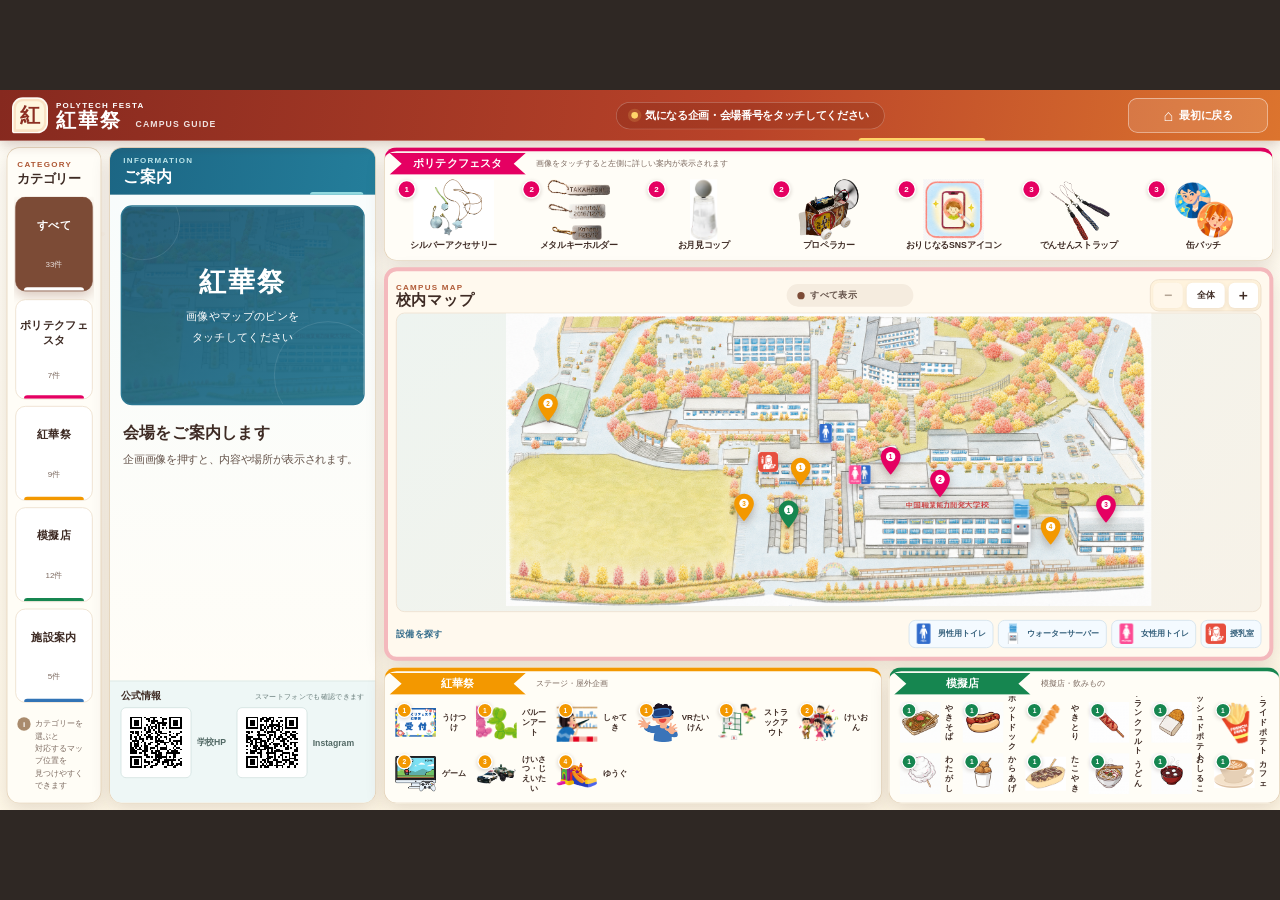
==== docs/index.html @ 9e3e3e23 "紅華祭 案内マップ初回登録（GitHub Pages公開用 docs を含む） Co-authored-by: Cursor <cursoragent@cursor.com>" ====
<!DOCTYPE html>
<html lang="ja">
<head>
    <meta charset="UTF-8">
    <meta name="viewport" content="width=device-width, initial-scale=1, viewport-fit=cover">
    <meta name="theme-color" content="#9b3124">
    <title>紅華祭 キャンパスガイド</title>
    <link rel="stylesheet" href="static/css/viewer.css">
    <script defer src="static/js/viewer.js"></script>
    <script>window.KOUKA_STATIC_BASE="static/images/";window.KOUKA_GUIDE_URL="guide.json";</script>
</head>
<body>
    <div class="screen-shell" id="screenShell">
        <div class="kiosk-canvas" id="kioskCanvas">
            <header class="topbar">
                <div class="brand">
                    <div class="brand-mark" aria-hidden="true">紅</div>
                    <div>
                        <p id="brandSubtitle">POLYTECH FESTA</p>
                        <h1><span id="brandTitle">紅華祭</span> <small>CAMPUS GUIDE</small></h1>
                    </div>
                </div>
                <div class="top-message"><i aria-hidden="true"></i><span id="instructionText">画面をタッチしてください</span></div>
                <button class="reset-button" id="resetAllButton" type="button"><b aria-hidden="true">⌂</b>最初に戻る</button>
            </header>

            <main class="workspace">
                <nav class="category-nav" aria-label="企画カテゴリー">
                    <p class="side-label">CATEGORY</p>
                    <h2>カテゴリー</h2>
                    <div class="category-buttons" id="categoryButtons"></div>
                    <div class="category-note"><span aria-hidden="true">i</span><p>カテゴリーを選ぶと<br>対応するマップ位置を<br>見つけやすくできます</p></div>
                </nav>

                <aside class="detail-panel" id="detailPanel" aria-labelledby="detailPanelTitle">
                    <header class="detail-panel-header">
                        <p>INFORMATION</p>
                        <h2 id="detailPanelTitle">ご案内</h2>
                    </header>
                    <div class="detail-content" id="detailContent" aria-live="polite">
                        <div class="detail-loading">案内情報を読み込んでいます</div>
                    </div>
                    <footer class="qr-footer" id="qrFooter">
                        <div class="qr-heading"><strong>公式情報</strong><span>スマートフォンでも確認できます</span></div>
                        <div class="qr-list">
                            <figure><img id="schoolQr" alt="学校ホームページのQRコード"><figcaption>学校HP</figcaption></figure>
                            <figure><img id="instagramQr" alt="InstagramのQRコード"><figcaption>Instagram</figcaption></figure>
                        </div>
                    </footer>
                </aside>

                <section class="guide-surface" aria-label="紅華祭会場案内">
                    <section class="event-band top-band" id="topBand">
                        <header class="band-header"><div class="ribbon"><span id="topBandTitle">ものづくり</span></div><p>画像をタッチすると左側に詳しい案内が表示されます</p></header>
                        <div class="event-icon-grid top-grid" id="topEvents"></div>
                    </section>

                    <section class="map-panel" aria-labelledby="mapTitle">
                        <header class="map-header">
                            <div><p class="section-en">CAMPUS MAP</p><h2 id="mapTitle">校内マップ</h2></div>
                            <div class="filter-status" aria-live="polite"><i id="activeFilterDot"></i><strong id="activeFilterLabel">すべて表示</strong></div>
                            <div class="map-tools" aria-label="マップの拡大縮小">
                                <button id="zoomOutButton" type="button" aria-label="マップを縮小">−</button>
                                <button id="zoomResetButton" class="zoom-reset" type="button">全体</button>
                                <button id="zoomInButton" type="button" aria-label="マップを拡大">＋</button>
                            </div>
                        </header>
                        <div class="map-viewport" id="mapViewport">
                            <div class="map-stage" id="mapStage">
                                <img class="campus-map" id="campusMap" alt="校内マップ" draggable="false">
                                <div class="map-markers" id="mapMarkers" aria-label="マップ上の案内地点"></div>
                                <aside id="floorOverlay" class="floor-overlay" hidden aria-label="選択中の企画のフロア図">
                                    <header><strong id="floorOverlayTitle"></strong><span>フロア案内</span></header>
                                    <div id="floorOverlayStage" class="floor-overlay-stage"><img id="floorOverlayImage" alt=""><div id="floorOverlayMarkers" class="floor-overlay-markers"></div></div>
                                </aside>
                            </div>
                        </div>
                        <div class="facility-strip"><strong>設備を探す</strong><div id="facilityEvents" class="facility-buttons"></div></div>
                    </section>

                    <div class="lower-bands">
                        <section class="event-band lower-left-band" id="lowerLeftBand">
                            <header class="band-header"><div class="ribbon"><span id="lowerLeftTitle">紅華祭</span></div><p>ステージ・屋外企画</p></header>
                            <div class="event-icon-grid lower-grid" id="lowerLeftEvents"></div>
                        </section>
                        <section class="event-band lower-right-band" id="lowerRightBand">
                            <header class="band-header"><div class="ribbon"><span id="lowerRightTitle">食べもの</span></div><p>模擬店・飲みもの</p></header>
                            <div class="event-icon-grid lower-grid" id="lowerRightEvents"></div>
                        </section>
                    </div>
                </section>
            </main>

            <div class="loading-screen" id="loading" role="status"><div><span class="loading-ring" aria-hidden="true"></span><p>案内マップを準備しています</p></div></div>
            <div class="error-screen" id="errorScreen" hidden><div><span aria-hidden="true">!</span><h2>案内情報を読み込めませんでした</h2><button type="button" onclick="window.location.reload()">再読み込み</button></div></div>
        </div>
    </div>

    <template id="eventIconTemplate">
        <button class="event-icon" type="button"><span class="event-image-wrap"><span class="event-visual"></span><b class="location-badge"></b></span><strong class="event-title"></strong></button>
    </template>
    <template id="facilityButtonTemplate">
        <button class="facility-button" type="button"><span class="facility-visual"></span><span class="facility-title"></span></button>
    </template>
</body>
</html>
---- docs/static/css/viewer.css ----
:root {
    --ink: #3e2b24;
    --muted: #7d6b61;
    --paper: #fffdf7;
    --cream: #fff5df;
    --line: #e8d8c2;
    --all: #7a4936;
    --festival: #e05a4f;
    --craft: #e50062;
    --food: #168650;
    --facility: #3274b6;
    --shadow: 0 10px 28px rgb(74 42 25 / 14%);
}

* { box-sizing: border-box; }

html,
body {
    width: 100%;
    height: 100%;
}

body {
    display: grid;
    margin: 0;
    overflow: hidden;
    place-items: center;
    color: var(--ink);
    background: #2f2824;
    font-family: "Yu Gothic UI", "Yu Gothic", "Meiryo", sans-serif;
    -webkit-tap-highlight-color: transparent;
}

button { font: inherit; }
button, [role="button"] { touch-action: manipulation; }
button:focus-visible { outline: 4px solid #256fb0; outline-offset: 3px; }

.screen-shell {
    position: relative;
    flex: 0 0 auto;
    overflow: hidden;
}

.kiosk-canvas {
    position: absolute;
    top: 0;
    left: 0;
    width: 1920px;
    height: 1080px;
    overflow: hidden;
    background:
        linear-gradient(rgb(255 253 247 / 72%), rgb(255 248 230 / 72%)),
        var(--ui-background, none) center / cover,
        radial-gradient(circle at 8% 20%, rgb(236 145 55 / 10%) 0 3px, transparent 4px),
        radial-gradient(circle at 90% 75%, rgb(214 74 53 / 8%) 0 3px, transparent 4px),
        linear-gradient(135deg, #fffdf7, #fff5e2);
    transform-origin: top left;
}

.topbar {
    position: relative;
    z-index: 20;
    display: grid;
    grid-template-columns: 540px 1fr 210px;
    align-items: center;
    height: 76px;
    padding: 8px 18px;
    color: #fff;
    background: linear-gradient(100deg, #86291f, #b94329 58%, #dc742e);
    box-shadow: 0 5px 18px rgb(83 36 21 / 24%);
}

.topbar::after {
    position: absolute;
    right: 23%;
    bottom: 0;
    width: 190px;
    height: 4px;
    border-radius: 999px 999px 0 0;
    background: #ffd569;
    content: "";
}

.brand { display: flex; align-items: center; gap: 12px; }

.brand-mark {
    display: grid;
    width: 54px;
    height: 54px;
    place-items: center;
    border: 2px solid rgb(255 255 255 / 72%);
    border-radius: 16px 16px 16px 4px;
    color: #8c2f23;
    background: #fff6df;
    box-shadow: inset 0 0 0 4px rgb(221 116 47 / 15%);
    font-family: "Yu Mincho", serif;
    font-size: 30px;
    font-weight: 900;
}

.brand p,
.section-en,
.side-label,
.detail-panel-header p {
    margin: 0;
    font-size: 12px;
    font-weight: 900;
    letter-spacing: 0.16em;
}

.brand h1 {
    margin: 1px 0 0;
    font-family: "Yu Mincho", "Hiragino Mincho ProN", serif;
    font-size: 30px;
    line-height: 1;
    letter-spacing: 0.09em;
}

.brand h1 small {
    margin-left: 11px;
    font-family: "Yu Gothic UI", sans-serif;
    font-size: 13px;
    letter-spacing: 0.13em;
    opacity: 0.86;
}

#brandTitle { margin: 0; font: inherit; letter-spacing: inherit; opacity: 1; }

.top-message {
    display: flex;
    align-items: center;
    justify-self: center;
    gap: 11px;
    padding: 9px 22px;
    border: 1px solid rgb(255 255 255 / 28%);
    border-radius: 999px;
    background: rgb(91 23 16 / 18%);
    font-size: 16px;
    font-weight: 700;
}

.top-message i {
    display: block;
    flex: 0 0 auto;
    width: 10px;
    height: 10px;
    border-radius: 50%;
    background: #ffd569;
    box-shadow: 0 0 0 5px rgb(255 213 105 / 17%);
}

.reset-button {
    display: flex;
    align-items: center;
    justify-content: center;
    gap: 9px;
    min-height: 52px;
    border: 1px solid rgb(255 255 255 / 58%);
    border-radius: 14px;
    color: #fff;
    background: rgb(255 255 255 / 12%);
    font-size: 16px;
    font-weight: 900;
    cursor: pointer;
}

.reset-button b { font-size: 24px; line-height: 1; }
.reset-button:active { background: rgb(255 255 255 / 23%); transform: translateY(1px); }

.workspace {
    display: grid;
    grid-template-columns: 142px 400px minmax(0, 1fr);
    gap: 12px;
    height: 1004px;
    padding: 10px;
}

.category-nav,
.detail-panel,
.event-band,
.map-panel {
    position: relative;
    border: 1px solid rgb(213 188 154 / 76%);
    border-radius: 19px;
    background: rgb(255 253 247 / 95%);
    box-shadow: var(--shadow);
}

.category-nav {
    display: flex;
    flex-direction: column;
    min-height: 0;
    padding: 17px 10px 12px;
}

.side-label { margin-left: 5px; color: #ae5734; }

.category-nav h2 {
    margin: 2px 5px 14px;
    font-size: 19px;
}

.category-buttons {
    display: grid;
    flex: 1 1 auto;
    gap: 10px;
    min-height: 0;
    padding: 2px;
    overflow-y: auto;
    overscroll-behavior: contain;
}

.category-button {
    position: relative;
    display: grid;
    min-height: 76px;
    padding: 10px 6px;
    place-items: center;
    overflow: hidden;
    border: 1px solid var(--line);
    border-radius: 15px;
    color: var(--ink);
    background: #fff;
    cursor: pointer;
    transition: transform 150ms ease, opacity 150ms ease, box-shadow 150ms ease;
}

.category-button::after {
    position: absolute;
    inset: auto 12px 0;
    height: 5px;
    border-radius: 999px 999px 0 0;
    background: var(--category-color);
    content: "";
}

.category-button strong { font-size: 17px; }
.category-button small { color: var(--muted); font-size: 12px; }

.category-button.active {
    border-color: var(--category-color);
    color: #fff;
    background: var(--category-color);
    box-shadow: 0 8px 17px color-mix(in srgb, var(--category-color) 27%, transparent);
    transform: translateY(-2px);
}

.category-button.active::after { background: #fff; }
.category-button.active small { color: rgb(255 255 255 / 82%); }

.category-note {
    display: flex;
    align-items: flex-start;
    gap: 7px;
    margin-top: 8px;
    padding: 12px 5px 4px;
    color: var(--muted);
    font-size: 12px;
    line-height: 1.55;
}

.category-note span {
    display: grid;
    flex: 0 0 auto;
    width: 20px;
    height: 20px;
    place-items: center;
    border-radius: 50%;
    color: #fff;
    background: #a98b6d;
    font-weight: 900;
}

.category-note p { margin: 0; }

.detail-panel {
    display: grid;
    grid-template-rows: 70px minmax(0, 1fr) 183px;
    min-height: 0;
    overflow: hidden;
}

.detail-panel.is-official-hidden { grid-template-rows: 70px minmax(0, 1fr); }

.detail-panel-header {
    position: relative;
    padding: 12px 20px;
    color: #fff;
    background: linear-gradient(100deg, #1c6684, #247e9b);
}

.detail-panel-header::after {
    position: absolute;
    right: 18px;
    bottom: 0;
    width: 80px;
    height: 4px;
    border-radius: 99px 99px 0 0;
    background: #91d9df;
    content: "";
}

.detail-panel-header p { color: #bce5ea; }
.detail-panel-header h2 { margin: 1px 0 0; font-size: 24px; }

.detail-back-button {
    display: inline-flex;
    min-width: 100px;
    min-height: 44px;
    align-items: center;
    justify-content: center;
    gap: 7px;
    padding: 6px 15px;
    border: 2px solid color-mix(in srgb, var(--category-color) 55%, #fff);
    border-radius: 12px;
    color: var(--category-color);
    background: rgb(255 255 255 / 94%);
    box-shadow: 0 3px 10px rgb(61 36 24 / 14%);
    font: inherit;
    font-size: 16px;
    font-weight: 800;
    cursor: pointer;
    touch-action: manipulation;
}

.detail-back-button:active { transform: translateY(1px); }

.detail-content {
    min-height: 0;
    padding: 16px;
    overflow-y: auto;
    overscroll-behavior: contain;
    scrollbar-color: #b8cfd1 transparent;
    background: linear-gradient(180deg, #f8fcfc, #fffdf7);
}

.detail-loading { padding: 60px 20px; color: var(--muted); text-align: center; }

.detail-welcome {
    display: flex;
    flex-direction: column;
    min-height: 100%;
}

.welcome-visual {
    position: relative;
    display: grid;
    min-height: 300px;
    place-items: center;
    overflow: hidden;
    border: 2px solid #2c7892;
    border-radius: 17px;
    color: #fff;
    background:
        linear-gradient(145deg, rgb(18 80 108 / 90%), rgb(30 113 140 / 92%)),
        url("../images/maps/campus_map.png") center / cover;
    text-align: center;
}

.welcome-visual::before,
.welcome-visual::after {
    position: absolute;
    width: 110px;
    height: 110px;
    border: 1px solid rgb(255 255 255 / 16%);
    border-radius: 50%;
    content: "";
}

.welcome-visual::before { top: -32px; left: -25px; }
.welcome-visual::after { right: -28px; bottom: -38px; width: 160px; height: 160px; }

.welcome-visual div { position: relative; z-index: 1; padding: 28px; }
.welcome-visual b { display: block; margin-bottom: 10px; font-family: "Yu Mincho", serif; font-size: 40px; letter-spacing: 0.08em; }
.welcome-visual span { font-size: 17px; line-height: 1.8; }

.welcome-copy { margin: 25px 4px 0; }
.welcome-copy h3 { margin: 0 0 10px; font-size: 24px; }
.welcome-copy p { margin: 0; color: #66554c; font-size: 16px; line-height: 1.9; }

.category-intro { display: grid; gap: 16px; }
.category-intro-banner { padding: 22px; border-radius: 16px; color: #fff; background: var(--category-color); }
.category-intro-banner small { display: block; margin-bottom: 4px; font-weight: 900; opacity: 0.8; }
.category-intro-banner h3 { margin: 0; font-size: 29px; }
.category-intro p { margin: 0; color: #66554c; font-size: 16px; line-height: 1.8; }
.category-event-heading {
    display: flex;
    align-items: center;
    justify-content: space-between;
    margin-top: 3px;
    color: #5e4c44;
}

.category-event-heading strong { font-size: 16px; }
.category-event-heading span { padding: 4px 9px; border-radius: 999px; color: var(--category-color); background: color-mix(in srgb, var(--category-color) 9%, #fff); font-size: 12px; font-weight: 900; }

.category-event-grid {
    display: grid;
    grid-template-columns: repeat(3, minmax(0, 1fr));
    gap: 8px;
}

.pin-event-groups { display: grid; gap: 12px; }
.pin-event-group { overflow: hidden; border: 1px solid color-mix(in srgb, var(--category-color) 32%, #ddd0c4); border-radius: 14px; background: #fff; }
.pin-event-group > header { display: flex; align-items: center; justify-content: space-between; padding: 8px 11px; color: #fff; background: var(--category-color); }
.pin-event-group > header strong { font-size: 15px; }
.pin-event-group > header span { padding: 2px 7px; border-radius: 999px; background: rgb(255 255 255 / 23%); font-size: 10px; font-weight: 900; }
.pin-event-group .category-event-grid { padding: 8px; }

.category-event-button {
    display: grid;
    grid-template-rows: 80px auto;
    min-width: 0;
    min-height: 116px;
    padding: 6px 5px 8px;
    border: 1px solid var(--line);
    border-radius: 13px;
    color: var(--ink);
    background: #fff;
    cursor: pointer;
    transition: border-color 140ms ease, background 140ms ease, transform 140ms ease;
}

.category-event-button:hover,
.category-event-button:active {
    border-color: var(--category-color);
    background: color-mix(in srgb, var(--category-color) 7%, #fff);
    transform: translateY(-2px);
}

.category-event-visual {
    position: relative;
    display: grid;
    min-width: 0;
    min-height: 0;
    place-items: center;
}

.category-event-visual img { width: 100%; height: 76px; object-fit: contain; }

.category-event-visual b {
    position: absolute;
    top: 0;
    left: 0;
    display: grid;
    min-width: 24px;
    height: 24px;
    padding: 0 4px;
    place-items: center;
    border: 2px solid #fff;
    border-radius: 50%;
    color: #fff;
    background: var(--category-color);
    box-shadow: 0 2px 5px rgb(50 28 18 / 18%);
    font-size: 10px;
}

.category-event-button > strong {
    align-self: center;
    overflow: hidden;
    font-size: 12px;
    line-height: 1.3;
    text-align: center;
    text-overflow: ellipsis;
}

.detail-event {
    display: flex;
    min-height: 100%;
    flex-direction: column;
    gap: 14px;
}

.detail-image {
    display: grid;
    height: 292px;
    padding: 16px;
    place-items: center;
    overflow: hidden;
    border: 2px solid color-mix(in srgb, var(--category-color) 52%, #fff);
    border-radius: 17px;
    background: linear-gradient(145deg, color-mix(in srgb, var(--category-color) 10%, #fff), #fff6e6);
}

.detail-image img {
    width: 82%;
    height: 100%;
    min-height: 0;
    justify-self: center;
    object-fit: contain;
}

.detail-back-row {
    display: flex;
    margin-top: auto;
    padding-top: 18px;
    justify-content: flex-end;
}

.detail-category {
    justify-self: start;
    padding: 7px 12px;
    border-radius: 999px;
    color: #fff;
    background: var(--category-color);
    font-size: 13px;
    font-weight: 900;
}

.detail-event h3 { margin: -3px 0 0; font-family: "Yu Mincho", serif; font-size: 30px; line-height: 1.35; }

.detail-location {
    display: flex;
    align-items: center;
    gap: 10px;
    padding: 11px 12px;
    border-left: 5px solid var(--category-color);
    border-radius: 9px;
    background: #f4ece1;
    font-size: 15px;
    font-weight: 800;
}

.detail-location b {
    display: grid;
    min-width: 31px;
    height: 31px;
    padding: 0 5px;
    place-items: center;
    border-radius: 50%;
    color: #fff;
    background: var(--category-color);
}

.detail-description { margin: 0; color: #625149; font-size: 16px; line-height: 1.9; }

.venue-list {
    display: flex;
    min-height: 100%;
    flex-direction: column;
    gap: 12px;
}
.venue-heading { padding: 18px; border-radius: 14px; color: #fff; background: var(--category-color); }
.venue-heading small { font-weight: 900; opacity: 0.82; }
.venue-heading h3 { margin: 3px 0 0; font-size: 25px; }

.venue-event {
    display: grid;
    grid-template-columns: 78px 1fr 20px;
    align-items: center;
    gap: 10px;
    min-height: 88px;
    padding: 8px;
    border: 1px solid var(--line);
    border-left: 5px solid var(--category-color);
    border-radius: 13px;
    color: var(--ink);
    background: #fff;
    text-align: left;
    cursor: pointer;
}

.venue-event img { width: 78px; height: 70px; padding: 4px; border-radius: 10px; background: #faf2e6; object-fit: contain; }
.venue-event strong { font-size: 15px; line-height: 1.35; }
.venue-event span { color: var(--category-color); font-size: 25px; }
.venue-empty { margin: 8px 0; padding: 18px; border: 1px dashed color-mix(in srgb, var(--category-color) 42%, #c9bca9); border-radius: 12px; color: var(--muted); background: #fff; font-size: 15px; line-height: 1.7; }

.qr-footer {
    padding: 13px 16px 12px;
    border-top: 1px solid #d5e1df;
    background: #eef7f6;
}

.qr-heading { display: flex; align-items: baseline; justify-content: space-between; margin-bottom: 7px; }
.qr-heading strong { font-size: 15px; }
.qr-heading span { color: #687c7a; font-size: 11px; }
.qr-list { display: flex; gap: 16px; }
.qr-list figure { display: grid; grid-template-columns: 106px 1fr; align-items: center; gap: 8px; margin: 0; color: #526965; font-size: 13px; font-weight: 800; }
.qr-list img { width: 106px; height: 106px; padding: 4px; border: 1px solid #cbdcda; border-radius: 8px; background: #fff; image-rendering: pixelated; }

.guide-surface {
    display: grid;
    grid-template-rows: 170px 590px 204px;
    gap: 10px;
    min-width: 0;
    min-height: 0;
}

.event-band { min-width: 0; overflow: hidden; }
.craft-band { border-top: 6px solid var(--craft); }
.festival-band { border-top: 6px solid var(--festival); }
.food-band { border-top: 6px solid var(--food); }

.band-header {
    display: flex;
    align-items: center;
    gap: 15px;
    height: 37px;
    padding: 3px 14px 3px 7px;
}

.band-header p { margin: 0; color: var(--muted); font-size: 12px; }

.ribbon {
    position: relative;
    min-width: 205px;
    padding: 6px 28px;
    color: #fff;
    text-align: center;
    font-size: 16px;
    font-weight: 900;
    letter-spacing: 0.04em;
    clip-path: polygon(0 0, 100% 0, 91% 50%, 100% 100%, 0 100%, 9% 50%);
}

.craft-ribbon { background: var(--craft); }
.festival-ribbon { background: var(--festival); }
.food-ribbon { background: var(--food); }

.event-icon-grid {
    display: grid;
    align-items: stretch;
    min-width: 0;
    padding: 1px 10px 8px;
}

.craft-grid { grid-template-columns: repeat(7, minmax(0, 1fr)); height: 127px; }
.festival-grid { grid-template-columns: repeat(6, minmax(0, 1fr)); grid-template-rows: repeat(2, 77px); height: 161px; }
.food-grid { grid-template-columns: repeat(6, minmax(0, 1fr)); grid-template-rows: repeat(2, 77px); height: 161px; }

.event-icon {
    position: relative;
    display: grid;
    grid-template-rows: minmax(0, 1fr) auto;
    min-width: 0;
    min-height: 0;
    padding: 2px 5px 4px;
    border: 2px solid transparent;
    border-radius: 13px;
    color: var(--ink);
    background: transparent;
    cursor: pointer;
    transition: opacity 150ms ease, transform 150ms ease, border-color 150ms ease, background 150ms ease;
}

.event-icon:hover,
.event-icon:active { border-color: var(--category-color); background: color-mix(in srgb, var(--category-color) 7%, #fff); transform: translateY(-2px); }
.event-icon.is-selected { border-color: var(--category-color); background: color-mix(in srgb, var(--category-color) 9%, #fff); box-shadow: 0 0 0 3px color-mix(in srgb, var(--category-color) 13%, transparent); }

.event-image-wrap { position: relative; display: grid; min-width: 0; min-height: 0; height: 91px; place-items: center; }
.event-image,
.event-visual { display: grid; width: 100%; height: 100%; max-height: 91px; place-items: center; object-fit: contain; }
.event-visual > img { display: block; width: 100%; height: 100%; min-width: 0; min-height: 0; max-width: 100%; max-height: 100%; object-fit: contain; }

.location-badge {
    position: absolute;
    top: 1px;
    left: 2px;
    display: grid;
    min-width: 28px;
    height: 28px;
    padding: 0 5px;
    place-items: center;
    border: 2px solid #fff;
    border-radius: 50%;
    color: #fff;
    background: var(--category-color);
    box-shadow: 0 2px 7px rgb(51 27 18 / 20%);
    font-size: 12px;
    font-weight: 900;
}

.event-title {
    overflow: hidden;
    font-size: 13px;
    line-height: 1.2;
    text-align: center;
    text-overflow: ellipsis;
    white-space: nowrap;
}

.festival-grid .event-icon,
.food-grid .event-icon { grid-template-columns: 61px minmax(0, 1fr); grid-template-rows: 1fr; align-items: center; gap: 5px; padding: 2px 4px; }
.festival-grid .event-image,
.food-grid .event-image { max-height: 62px; }
.festival-grid .event-title,
.food-grid .event-title { font-size: 12px; white-space: normal; }
.festival-grid .location-badge,
.food-grid .location-badge { min-width: 23px; height: 23px; font-size: 10px; }

.map-panel {
    display: grid;
    grid-template-rows: 52px minmax(0, 1fr) 58px;
    min-width: 0;
    min-height: 0;
    padding: 10px 12px 9px;
    overflow: hidden;
    border: 6px solid #f4b9bd;
    background: #fff9ee;
}

.map-header { display: grid; grid-template-columns: 230px 1fr auto; align-items: center; gap: 12px; }
.section-en { color: #b05a36; }
.map-header h2 { margin: 1px 0 0; font-size: 23px; line-height: 1; }

.filter-status {
    display: flex;
    align-items: center;
    justify-self: center;
    gap: 9px;
    min-width: 190px;
    padding: 8px 16px;
    border-radius: 999px;
    color: #65534a;
    background: #f5ecdf;
    font-size: 14px;
}

.filter-status i { width: 11px; height: 11px; border-radius: 50%; background: var(--all); }

.map-tools { display: flex; gap: 6px; padding: 4px; border: 1px solid var(--line); border-radius: 13px; background: #fff3dd; }
.map-tools button { min-width: 44px; height: 38px; border: 0; border-radius: 9px; color: var(--ink); background: #fff; box-shadow: 0 2px 7px rgb(67 42 28 / 10%); font-size: 21px; font-weight: 900; cursor: pointer; }
.map-tools .zoom-reset { min-width: 57px; font-size: 13px; }
.map-tools button:disabled { opacity: 0.38; }

.map-viewport {
    position: relative;
    min-width: 0;
    min-height: 0;
    overflow: auto;
    border: 1px solid #e8d9c7;
    border-radius: 13px;
    background: linear-gradient(135deg, #eef4f0, #f7f2e8);
    overscroll-behavior: contain;
    scrollbar-color: #c79b7a #f0e4d6;
}

.map-stage {
    position: relative;
    width: 80%;
    min-width: 0;
    aspect-ratio: 1862 / 845;
    margin: 0 auto;
    transition: width 160ms ease;
}

.campus-map { display: block; width: 100%; height: 100%; object-fit: fill; user-select: none; }
.map-markers { position: absolute; inset: 0; pointer-events: none; }

.map-marker {
    position: absolute;
    display: block;
    width: var(--marker-size, 52px);
    height: calc(var(--marker-size, 52px) * 1.38);
    padding: 0;
    overflow: visible;
    border: 0;
    color: var(--marker-color);
    background: transparent;
    filter: drop-shadow(0 6px 6px rgb(60 31 20 / 30%));
    font-size: clamp(11px, calc(var(--marker-size, 52px) * 0.29), 28px);
    font-weight: 900;
    cursor: pointer;
    pointer-events: auto;
    transform: translate(-50%, -100%);
    transform-origin: center bottom;
    transition: opacity 150ms ease, transform 150ms ease, filter 150ms ease;
}

.map-marker::before,
.map-marker::after { display: none; }

.map-marker-svg {
    display: block;
    width: 100%;
    height: 100%;
    overflow: visible;
    pointer-events: none;
}

.map-marker:hover,
.map-marker:active { z-index: 4; transform: translate(-50%, -100%) scale(1.15); }
.map-marker.is-muted { opacity: 0.38; pointer-events: auto; }
.map-marker.is-selected { z-index: 3; animation: markerPulse 1.25s infinite; }
.map-marker.is-selected::after { position:absolute; display:block; inset:-13px; border:4px solid #0c74ad; border-radius:18px; background:rgb(255 255 255 / 18%); box-shadow:0 0 0 5px rgb(12 116 173 / 18%); content:""; pointer-events:none; }

.map-marker.is-facility {
    height: var(--marker-size, 48px);
    padding: 5px;
    border: 3px solid #fff;
    border-radius: 13px;
    background: rgb(255 255 255 / 95%);
    box-shadow: 0 5px 14px rgb(44 60 73 / 28%);
    transform: translate(-50%, -50%);
}

.map-marker.is-facility:hover,
.map-marker.is-facility:active { transform: translate(-50%, -50%) scale(1.15); }
.map-marker-icon { display: block; width: 100%; height: 100%; object-fit: contain; pointer-events: none; }

@keyframes markerPulse {
    0%, 100% { filter: drop-shadow(0 6px 6px rgb(60 31 20 / 30%)) drop-shadow(0 0 0 rgb(228 71 63 / 0%)); }
    50% { filter: drop-shadow(0 6px 6px rgb(60 31 20 / 30%)) drop-shadow(0 0 9px rgb(228 71 63 / 78%)); }
}

.facility-strip { display: grid; grid-template-columns: 100px 1fr; align-items: center; gap: 8px; padding-top: 7px; }
.facility-strip > strong { color: #356d8b; font-size: 14px; }
.facility-buttons { display: flex; align-items: center; justify-content: flex-end; gap: 7px; min-width: 0; }

.facility-button {
    display: flex;
    align-items: center;
    gap: 6px;
    min-width: 0;
    height: 48px;
    padding: 4px 11px 4px 5px;
    border: 2px solid #cbdde8;
    border-radius: 10px;
    color: #315d79;
    background: #f4faff;
    font-size: 12px;
    font-weight: 800;
    cursor: pointer;
}

.facility-button img { width: 100%; height: 100%; padding: 0; object-fit: contain; }
.facility-button.is-selected { border-color: var(--facility); background: #e6f3ff; box-shadow: 0 0 0 2px rgb(50 116 182 / 13%); }

.lower-bands { display: grid; grid-template-columns: 56% 44%; gap: 10px; min-width: 0; min-height: 0; }

.loading-screen,
.error-screen {
    position: absolute;
    z-index: 100;
    inset: 0;
    display: grid;
    place-items: center;
    color: var(--ink);
    background: #fff8e8;
    text-align: center;
}

.loading-screen.is-hidden { opacity: 0; pointer-events: none; transition: opacity 220ms ease; }
.loading-ring { display: block; width: 54px; height: 54px; margin: 0 auto 14px; border: 6px solid #f0d6b2; border-top-color: #b5432a; border-radius: 50%; animation: spin 850ms linear infinite; }
@keyframes spin { to { transform: rotate(360deg); } }
.loading-screen p { font-size: 17px; font-weight: 900; }
.error-screen[hidden] { display: none; }
.error-screen > div { padding: 35px; }
.error-screen span { display: grid; width: 60px; height: 60px; margin: auto; place-items: center; border-radius: 50%; color: #fff; background: var(--festival); font-size: 30px; font-weight: 900; }
.error-screen button { min-height: 50px; padding: 0 24px; border: 0; border-radius: 12px; color: #fff; background: #8f2e22; font-weight: 900; }

/* データから組み立てる可変カテゴリー表示 */
.event-band { border-top: 6px solid var(--band-color, #e50062); }
.event-band .ribbon { background: var(--band-color, #e50062); }
.top-grid { grid-template-columns: repeat(7, minmax(0, 1fr)); grid-auto-rows: 127px; height: 127px; overflow-y: auto; overscroll-behavior: contain; }
.lower-grid { grid-template-columns: repeat(6, minmax(0, 1fr)); grid-auto-rows: 77px; height: 161px; overflow-y: auto; overscroll-behavior: contain; }
.lower-grid .event-icon { grid-template-columns: 61px minmax(0, 1fr); grid-template-rows: 1fr; align-items: center; gap: 5px; padding: 2px 4px; }
.top-grid .event-icon { grid-template-rows: 91px minmax(0, 1fr); }
.lower-grid .event-image-wrap { height: 62px; }
.lower-grid .event-visual { max-height: 62px; }
.lower-grid .event-title { font-size: 12px; white-space: normal; }
.lower-grid .location-badge { min-width: 23px; height: 23px; font-size: 10px; }

.event-grid-empty { display: grid; grid-column: 1 / -1; height: 100%; place-items: center; color: #a48e80; font-size: 14px; font-weight: 800; }

.mini-pin { display: block; width: 100%; height: 100%; color: var(--pin-color, #e4473f); }
.mini-pin svg { display: block; width: 100%; height: 100%; }
.detail-pin-preview { display: grid; width: 150px; height: 200px; place-items: center; color: var(--pin-color, #e4473f); }
.detail-pin-preview svg { width: 100%; height: 100%; }

.detail-meta-row { display: grid; gap: 8px; }
.detail-organizer,
.detail-wait { display: flex; align-items: center; gap: 9px; min-height: 43px; padding: 8px 11px; border-radius: 10px; background: #f4ece1; font-size: 14px; font-weight: 800; }
.detail-wait { color: #8b3f29; background: #fff1dd; }
.detail-wait.is-closed { color: #fff; background: #806e64; }

.facility-visual { display: grid; width: 38px; height: 38px; padding: 2px; place-items: center; flex: 0 0 auto; border-radius:8px; background:#fff; }
.facility-visual img,
.facility-visual svg { width: 100%; height: 100%; object-fit: contain; }
.facility-title { overflow: hidden; text-overflow: ellipsis; white-space: nowrap; }
.facility-empty { color: #9a897f; font-size: 12px; }

.map-marker { transform: translate(-50%, -100%) rotate(var(--marker-rotation, 0deg)); }
.map-marker:hover,
.map-marker:active { transform: translate(-50%, -100%) rotate(var(--marker-rotation, 0deg)) scale(1.15); }
.map-marker.is-image {
    height: var(--marker-size, 64px);
    padding: 0;
    border: 0;
    border-radius: 0;
    color: inherit;
    background: transparent;
    box-shadow: none;
    transform: translate(-50%, -50%) rotate(var(--marker-rotation, 0deg));
}
.map-marker.is-image:hover,
.map-marker.is-image:active { transform: translate(-50%, -50%) rotate(var(--marker-rotation, 0deg)) scale(1.12); }
.map-marker.is-image::before,
.map-marker.is-image::after { display: none; }
.map-marker-image { display: block; width: 100%; height: 100%; object-fit: contain; pointer-events: none; }
.map-marker.is-decoration { pointer-events: none; }

.floor-overlay {
    position: absolute;
    z-index: 12;
    top: 50%;
    bottom: auto;
    left: 2%;
    width: 42%;
    padding: 8px;
    border: 3px solid #163d50;
    border-radius: 4px;
    background: rgb(255 255 255 / 97%);
    box-shadow: 0 8px 24px rgb(22 40 48 / 26%);
    pointer-events: none;
}

.floor-overlay header {
    position: absolute;
    z-index: 3;
    top: 8px;
    left: 9px;
    display: flex;
    align-items: center;
    gap: 7px;
}

.floor-overlay header strong {
    padding: 5px 10px;
    border-radius: 999px;
    color: #fff;
    background: #3274b6;
    font-size: 12px;
}

.floor-overlay header span {
    padding: 4px 8px;
    border-radius: 999px;
    color: #42616f;
    background: #eef5f7;
    font-size: 9px;
    font-weight: 900;
}

.floor-overlay-stage {
    position: relative;
    width: 100%;
    min-height: 0;
    overflow: hidden;
    background: #fff;
}

.floor-overlay-stage > img { display: block; width: 100%; height: 100%; object-fit: fill; }
.floor-overlay-markers { position: absolute; inset: 0; }

.floor-overlay-marker {
    position: absolute;
    display: flex;
    align-items: center;
    flex-direction: column;
    transform: translate(-50%, -50%) rotate(var(--floor-rotation));
    transform-origin: center;
    filter: drop-shadow(0 2px 2px rgb(0 0 0 / 22%));
}

.floor-overlay-marker.is-item { width: var(--floor-size); gap: 2px; }
.floor-overlay-marker.is-item strong { width: 100%; padding: 4px 6px; overflow: hidden; border-radius: 999px; color: #fff; background: var(--floor-color); font-size: max(7px, calc(var(--floor-size) * .09)); line-height: 1.1; text-align: center; text-overflow: ellipsis; white-space: nowrap; }
.floor-overlay-marker.is-item img { width: 70%; height: calc(var(--floor-size) * .62); padding: 3px; border: 4px solid var(--floor-color); border-radius: 4px; background: #fff; object-fit: contain; }
.floor-overlay-marker.is-item.is-selected { z-index: 500!important; filter: drop-shadow(0 0 7px var(--floor-color)); }
.floor-overlay-marker.is-item.is-selected::after { position: absolute; inset: -5px; border: 2px solid var(--floor-color); border-radius: 8px; content: ""; }
.floor-overlay-marker.is-facility img,
.floor-overlay-marker.is-image img { width: var(--floor-size); height: var(--floor-size); object-fit: contain; }
.floor-overlay-marker.is-text { min-width: var(--floor-size); padding: 5px 9px; border-radius: 999px; color: #fff; background: var(--floor-color); font-size: max(8px, calc(var(--floor-size) * .22)); font-weight: 900; line-height: 1; white-space: nowrap; }

.category-event-visual .mini-pin { width: 62px; height: 76px; }
.event-visual .mini-pin { width: 68px; height: 88px; }
.lower-grid .event-visual .mini-pin { width: 46px; height: 59px; }
.facility-visual .mini-pin { width: 27px; height: 34px; }
.facility-visual .mini-pin { width: 31px; height: 38px; }
.map-marker.is-image.is-facility { padding:4px; border:3px solid #fff; border-radius:11px; background:rgb(255 255 255 / 96%); box-shadow:0 5px 14px rgb(44 60 73 / 28%); }
.map-marker.is-image.is-facility .map-marker-image { width:100%; height:100%; object-fit:contain; }

/* Revision 5: keep image assets unframed and fit them inside their controls. */
.map-marker.is-image.is-facility { padding:0; border:0; border-radius:0; background:transparent; box-shadow:none; }
.facility-button { height:42px; padding:3px 10px 3px 6px; border-width:1px; overflow:hidden; }
.facility-visual { width:31px; height:31px; padding:0; background:transparent; border-radius:0; overflow:hidden; }
.facility-visual > img { display:block; width:100%; height:100%; max-width:100%; max-height:100%; min-height:0; padding:0; object-fit:contain; }
.facility-visual.mini-pin > svg { width:100%; height:100%; }
.map-marker.is-selected { z-index:200!important; animation:none; filter:drop-shadow(0 0 3px #fff) drop-shadow(0 3px 5px #493c35); }
.map-marker.is-selected::after { inset:-8px; border:3px solid var(--marker-color,#3274b6); background:transparent; box-shadow:0 0 0 3px #fff; border-radius:16px; }
.map-marker.is-image.is-selected::after { display:block; }

@media (prefers-reduced-motion: reduce) {
    *, *::before, *::after {
        scroll-behavior: auto !important;
        animation-duration: 0.01ms !important;
        animation-iteration-count: 1 !important;
        transition-duration: 0.01ms !important;
    }
}
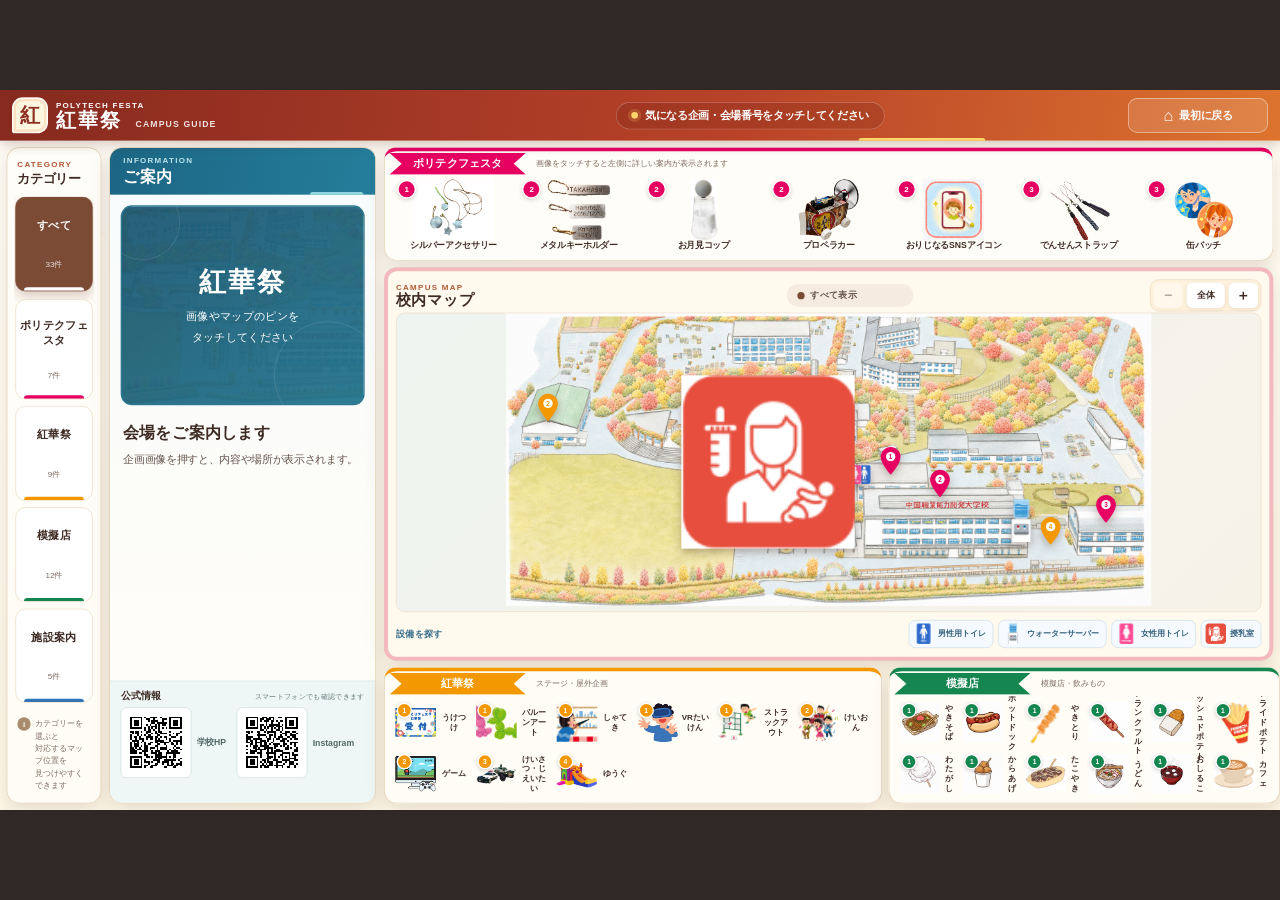
==== commit b5e701da: "案内データ更新 2026/10/05 11:02:27.23" ====
--- a/docs/index.html
+++ b/docs/index.html
@@ -92,6 +92,7 @@
             </main>
 
             <div class="loading-screen" id="loading" role="status"><div><span class="loading-ring" aria-hidden="true"></span><p>案内マップを準備しています</p></div></div>
+    <div class="rotate-hint" id="rotateHint" hidden><div><span aria-hidden="true">↻</span><p>スマートフォンは横向きにすると<br>見やすくなります</p><button id="rotateHintClose" type="button">このまま縦向きで見る</button></div></div>
             <div class="error-screen" id="errorScreen" hidden><div><span aria-hidden="true">!</span><h2>案内情報を読み込めませんでした</h2><button type="button" onclick="window.location.reload()">再読み込み</button></div></div>
         </div>
     </div>
--- a/docs/static/css/viewer.css
+++ b/docs/static/css/viewer.css
@@ -990,6 +990,60 @@
 .map-marker.is-selected::after { inset:-8px; border:3px solid var(--marker-color,#3274b6); background:transparent; box-shadow:0 0 0 3px #fff; border-radius:16px; }
 .map-marker.is-image.is-selected::after { display:block; }
 
+/* スマートフォンを縦向きで開いたときの案内 */
+.rotate-hint {
+    position: fixed;
+    z-index: 300;
+    inset: 0;
+    display: grid;
+    place-items: center;
+    padding: 24px;
+    background: rgb(48 27 20 / 72%);
+    text-align: center;
+}
+
+.rotate-hint[hidden] { display: none; }
+
+.rotate-hint > div {
+    width: min(320px, 100%);
+    padding: 28px 22px 22px;
+    border-radius: 20px;
+    background: #fff8e8;
+    box-shadow: 0 12px 32px rgb(48 27 20 / 35%);
+}
+
+.rotate-hint span {
+    display: grid;
+    width: 64px;
+    height: 64px;
+    margin: auto;
+    place-items: center;
+    border-radius: 50%;
+    color: #fff;
+    background: #b5432a;
+    font-size: 34px;
+    font-weight: 900;
+}
+
+.rotate-hint p {
+    margin: 16px 0 20px;
+    color: #493c35;
+    font-size: 17px;
+    font-weight: 900;
+    line-height: 1.6;
+}
+
+.rotate-hint button {
+    min-height: 48px;
+    padding: 0 22px;
+    border: 2px solid #b5432a;
+    border-radius: 12px;
+    color: #b5432a;
+    background: #fff;
+    font-size: 15px;
+    font-weight: 900;
+}
+
 @media (prefers-reduced-motion: reduce) {
     *, *::before, *::after {
         scroll-behavior: auto !important;
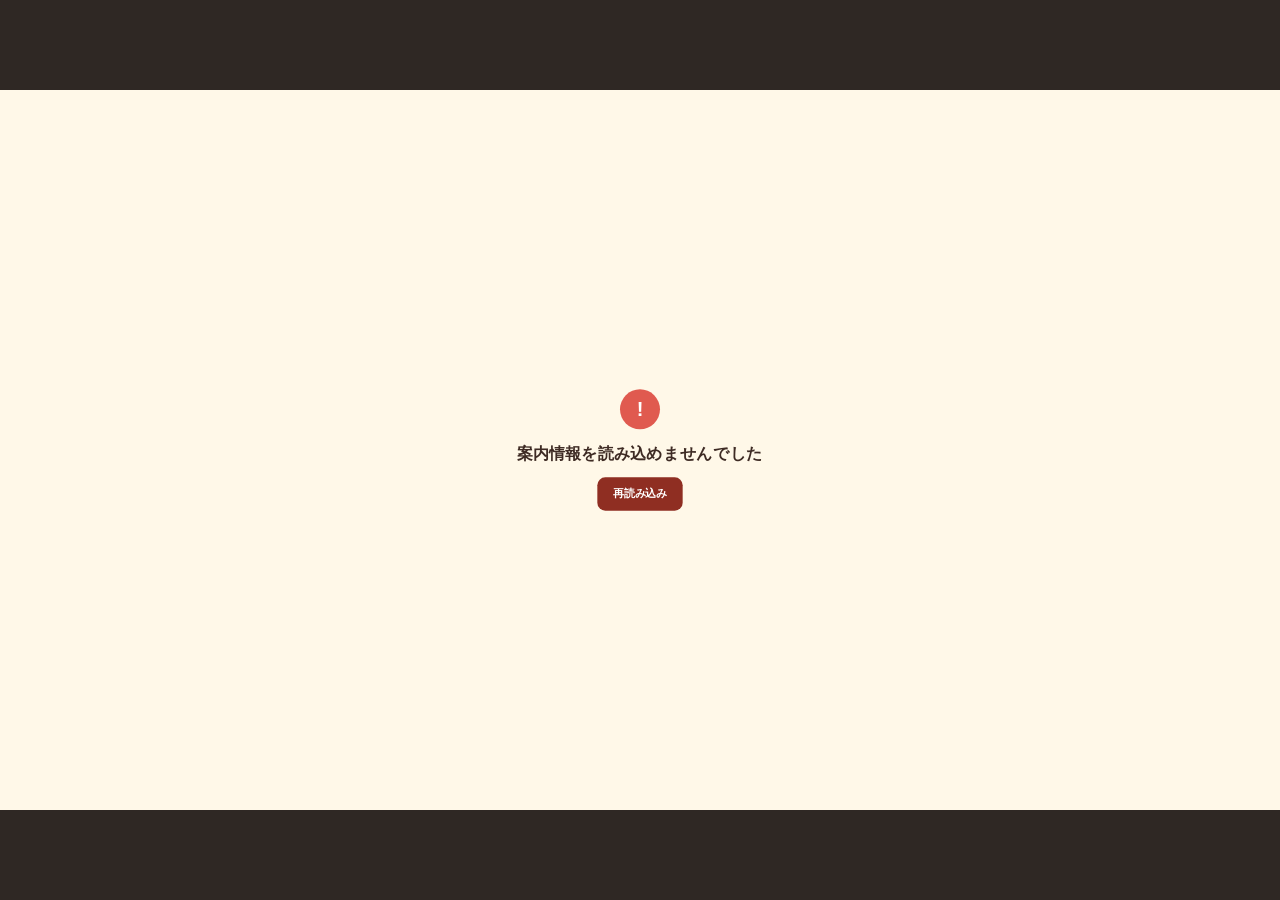
==== commit 86181ea0: "案内データ更新 2026/10/14 13:26:32.98" ====
--- a/docs/index.html
+++ b/docs/index.html
@@ -6,6 +6,7 @@
     <meta name="theme-color" content="#9b3124">
     <title>紅華祭 キャンパスガイド</title>
     <link rel="stylesheet" href="static/css/viewer.css">
+    <link rel="stylesheet" href="static/css/adopted-viewer.css">
     <script defer src="static/js/viewer.js"></script>
     <script>window.KOUKA_STATIC_BASE="static/images/";window.KOUKA_GUIDE_URL="guide.json";</script>
 </head>
@@ -22,6 +23,7 @@
                 </div>
                 <div class="top-message"><i aria-hidden="true"></i><span id="instructionText">画面をタッチしてください</span></div>
                 <button class="reset-button" id="resetAllButton" type="button"><b aria-hidden="true">⌂</b>最初に戻る</button>
+                <button class="motion-button" id="motionButton" type="button" aria-pressed="true">動き：あり</button>
             </header>
 
             <main class="workspace">
@@ -69,6 +71,7 @@
                             <div class="map-stage" id="mapStage">
                                 <img class="campus-map" id="campusMap" alt="校内マップ" draggable="false">
                                 <div class="map-markers" id="mapMarkers" aria-label="マップ上の案内地点"></div>
+                                <div class="map-effects" id="mapEffects" aria-hidden="true"></div>
                                 <aside id="floorOverlay" class="floor-overlay" hidden aria-label="選択中の企画のフロア図">
                                     <header><strong id="floorOverlayTitle"></strong><span>フロア案内</span></header>
                                     <div id="floorOverlayStage" class="floor-overlay-stage"><img id="floorOverlayImage" alt=""><div id="floorOverlayMarkers" class="floor-overlay-markers"></div></div>
@@ -92,7 +95,6 @@
             </main>
 
             <div class="loading-screen" id="loading" role="status"><div><span class="loading-ring" aria-hidden="true"></span><p>案内マップを準備しています</p></div></div>
-    <div class="rotate-hint" id="rotateHint" hidden><div><span aria-hidden="true">↻</span><p>スマートフォンは横向きにすると<br>見やすくなります</p><button id="rotateHintClose" type="button">このまま縦向きで見る</button></div></div>
             <div class="error-screen" id="errorScreen" hidden><div><span aria-hidden="true">!</span><h2>案内情報を読み込めませんでした</h2><button type="button" onclick="window.location.reload()">再読み込み</button></div></div>
         </div>
     </div>
--- a/docs/static/css/viewer.css
+++ b/docs/static/css/viewer.css
@@ -353,7 +353,7 @@
     color: #fff;
     background:
         linear-gradient(145deg, rgb(18 80 108 / 90%), rgb(30 113 140 / 92%)),
-        url("../images/maps/campus_map.png") center / cover;
+        url("/static/images/maps/campus_map.png") center / cover;
     text-align: center;
 }
 
@@ -990,60 +990,6 @@
 .map-marker.is-selected::after { inset:-8px; border:3px solid var(--marker-color,#3274b6); background:transparent; box-shadow:0 0 0 3px #fff; border-radius:16px; }
 .map-marker.is-image.is-selected::after { display:block; }
 
-/* スマートフォンを縦向きで開いたときの案内 */
-.rotate-hint {
-    position: fixed;
-    z-index: 300;
-    inset: 0;
-    display: grid;
-    place-items: center;
-    padding: 24px;
-    background: rgb(48 27 20 / 72%);
-    text-align: center;
-}
-
-.rotate-hint[hidden] { display: none; }
-
-.rotate-hint > div {
-    width: min(320px, 100%);
-    padding: 28px 22px 22px;
-    border-radius: 20px;
-    background: #fff8e8;
-    box-shadow: 0 12px 32px rgb(48 27 20 / 35%);
-}
-
-.rotate-hint span {
-    display: grid;
-    width: 64px;
-    height: 64px;
-    margin: auto;
-    place-items: center;
-    border-radius: 50%;
-    color: #fff;
-    background: #b5432a;
-    font-size: 34px;
-    font-weight: 900;
-}
-
-.rotate-hint p {
-    margin: 16px 0 20px;
-    color: #493c35;
-    font-size: 17px;
-    font-weight: 900;
-    line-height: 1.6;
-}
-
-.rotate-hint button {
-    min-height: 48px;
-    padding: 0 22px;
-    border: 2px solid #b5432a;
-    border-radius: 12px;
-    color: #b5432a;
-    background: #fff;
-    font-size: 15px;
-    font-weight: 900;
-}
-
 @media (prefers-reduced-motion: reduce) {
     *, *::before, *::after {
         scroll-behavior: auto !important;
